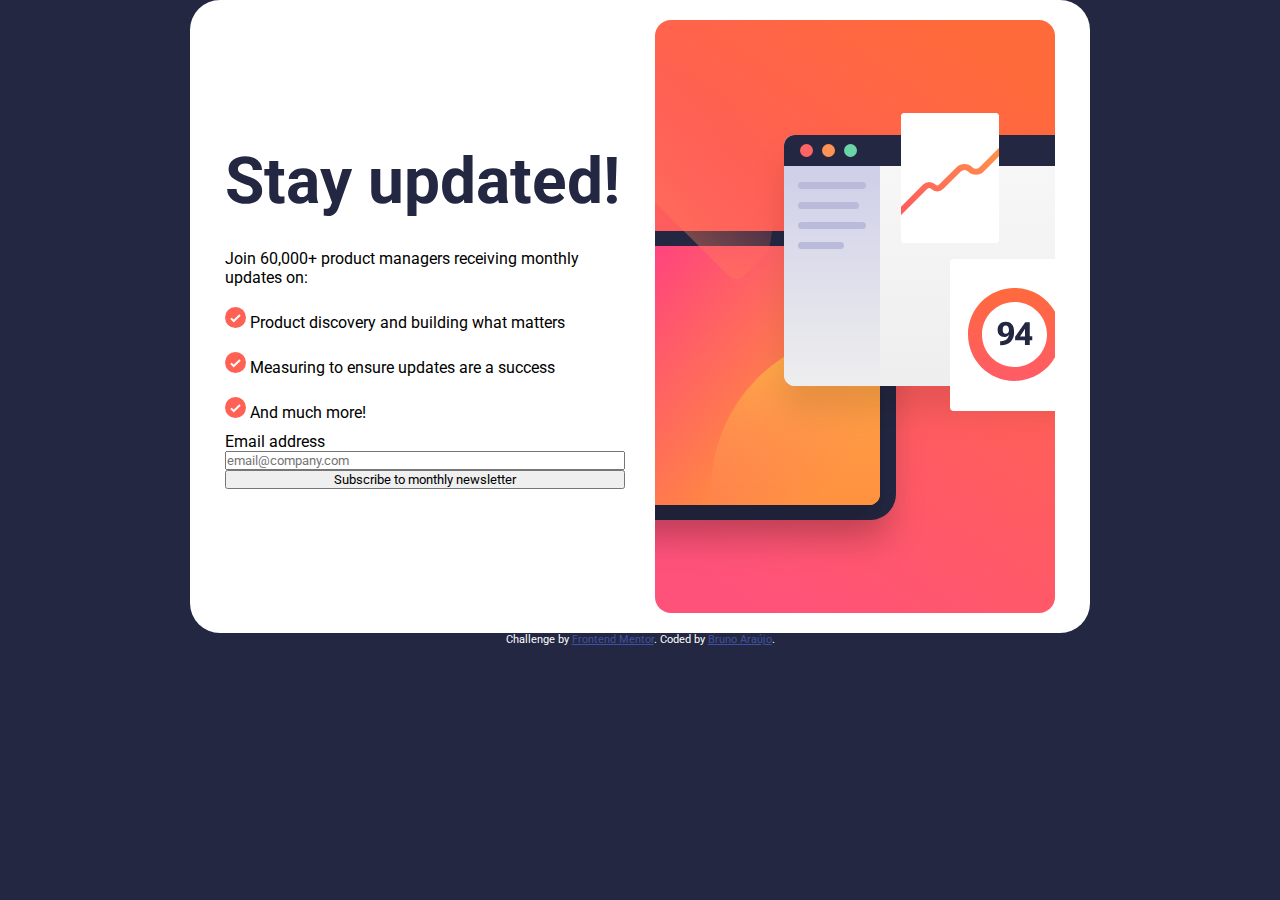
==== index.html @ 2844ec9b "Start project" ====
<!DOCTYPE html>
<html lang="en">
<head>
  <meta charset="UTF-8">
  <meta name="viewport" content="width=device-width, initial-scale=1.0"> <!-- displays site properly based on user's device -->
<link rel="stylesheet" href="./src/styles/style.css">
  <link rel="icon" type="image/png" sizes="32x32" href="./assets/images/favicon-32x32.png">
  
  <title>Frontend Mentor | Newsletter sign-up form with success message</title>
</head>
<body>
<main class="container">
  <!-- Sign-up form -->
  <form action="submit" class="form">
    <h1 class="form__title">Stay updated!</h1>
    <p class="form__text">Join 60,000+ product managers receiving monthly updates on:</p>
    <p class="form__text"><span><img src="./src/assets/images/icon-list.svg" alt=""></span> Product discovery and building what matters</p>
    <p class="form__text"><span><img src="./src/assets/images/icon-list.svg" alt=""></span> Measuring to ensure updates are a success</p>
    <p class="form__text"><span><img src="./src/assets/images/icon-list.svg" alt=""></span> And much more!</p>
    <label for="email">Email address</label>
    <input type="email" id="email" name="email" placeholder="email@company.com" required>
    <button>Subscribe to monthly newsletter</button>
  </form>

  <img src="./src/assets/images/illustration-sign-up-desktop.svg" alt="">
</main>
  <!-- Success message start -->

  <!-- Thanks for subscribing!

  A confirmation email has been sent to ash@loremcompany.com. 
  Please open it and click the button inside to confirm your subscription.

  Dismiss message -->

  <!-- Success message end -->
  
  <div class="attribution">
    Challenge by <a href="https://www.frontendmentor.io?ref=challenge" target="_blank">Frontend Mentor</a>. 
    Coded by <a href="#">Bruno Araújo</a>.
  </div>
</body>
</html>
---- src/styles/style.css ----
@import url("https://fonts.googleapis.com/css2?family=Roboto:wght@400;700&display=swap");

* {
  font-family: "Roboto", sans-serif;
  margin: 0;
  padding: 0;
  box-sizing: border-box;
}

:root {
  --primary-tomato: hsl(4, 100%, 67%);
  --darkSlateGrey: hsl(234, 29%, 20%);
  --charcoalGrey: hsl(235, 18%, 26%);
  --grey: hsl(231, 7%, 60%);
  --white: hsl(0, 0%, 100%);
}

body {
  background-color: var(--darkSlateGrey);
}

.container {
  display: flex;
  justify-content: space-around;
  align-items: center;
  margin: 0 auto;
  max-height: 1000px;
  max-width: 900px;
  padding: 20px;
  border-radius: 30px;
  background-color: #fff;
}

.form {
  display: flex;
  flex-direction: column;
  max-width: 400px;
  max-height: 800px;
}

.form__title {
    color: var(--darkSlateGrey);
    margin-bottom: 20px;
    font-weight: 700;
    font-size: 4rem;
}

.form__text {
    margin-block: 10px;
    align-self: baseline;
}
.attribution {
  font-size: 11px;
  text-align: center;
  color: var(--white);
}
.attribution a {
  color: hsl(228, 45%, 44%);
}
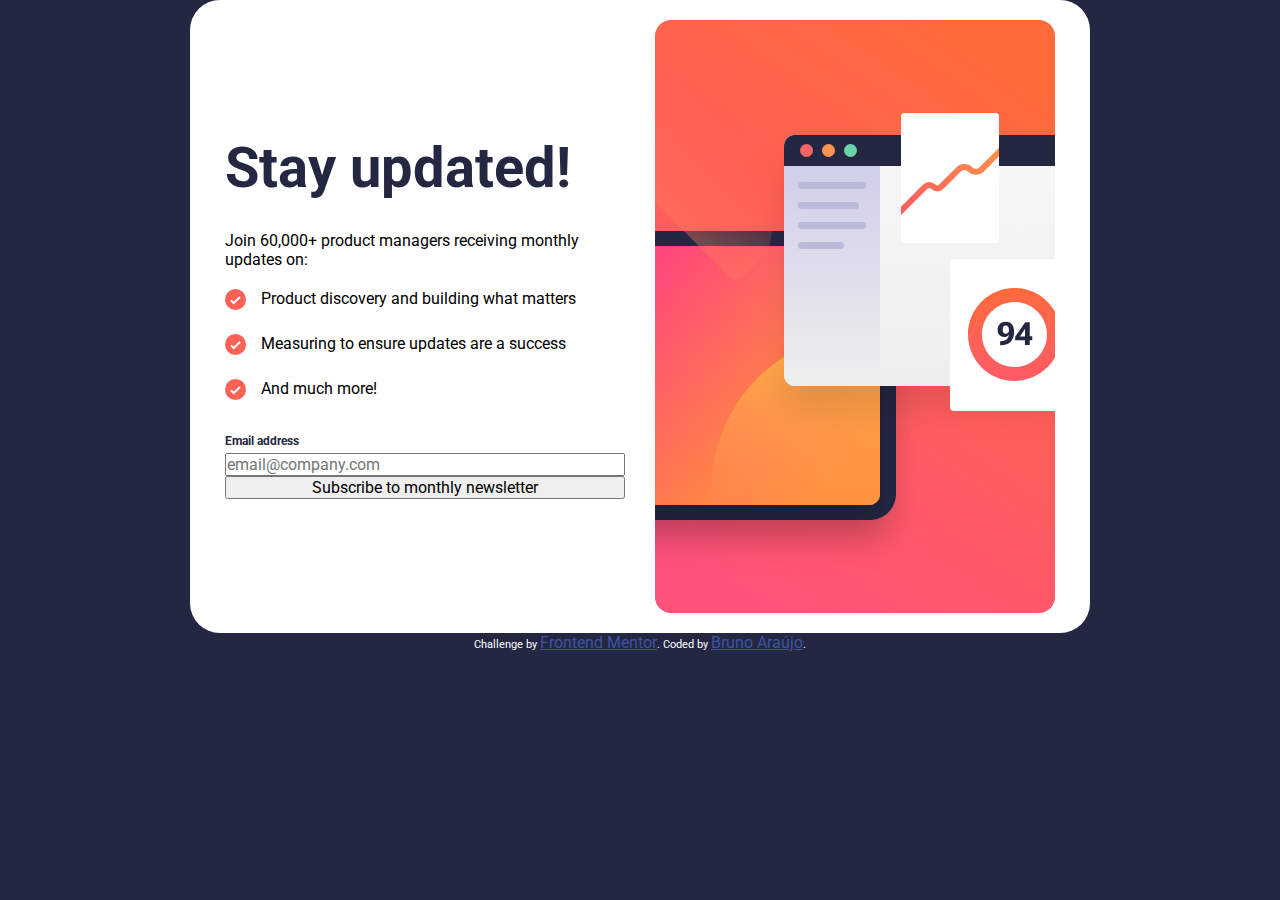
==== commit 0d5c37bf: "padrão BEM CSS" ====
--- a/index.html
+++ b/index.html
@@ -14,10 +14,10 @@
   <form action="submit" class="form">
     <h1 class="form__title">Stay updated!</h1>
     <p class="form__text">Join 60,000+ product managers receiving monthly updates on:</p>
-    <p class="form__text"><span><img src="./src/assets/images/icon-list.svg" alt=""></span> Product discovery and building what matters</p>
-    <p class="form__text"><span><img src="./src/assets/images/icon-list.svg" alt=""></span> Measuring to ensure updates are a success</p>
-    <p class="form__text"><span><img src="./src/assets/images/icon-list.svg" alt=""></span> And much more!</p>
-    <label for="email">Email address</label>
+    <p class="form__text"><span class="form__icon"><img src="./src/assets/images/icon-list.svg" alt=""></span> Product discovery and building what matters</p>
+    <p class="form__text"><span  class="form__icon"><img src="./src/assets/images/icon-list.svg" alt=""></span> Measuring to ensure updates are a success</p>
+    <p class="form__text"><span  class="form__icon"><img src="./src/assets/images/icon-list.svg" alt=""></span> And much more!</p>
+    <label class="form__label" for="email">Email address</label>
     <input type="email" id="email" name="email" placeholder="email@company.com" required>
     <button>Subscribe to monthly newsletter</button>
   </form>
--- a/src/styles/style.css
+++ b/src/styles/style.css
@@ -5,6 +5,7 @@
   margin: 0;
   padding: 0;
   box-sizing: border-box;
+  font-size: 16px;
 }
 
 :root {
@@ -39,15 +40,26 @@
 }
 
 .form__title {
-    color: var(--darkSlateGrey);
-    margin-bottom: 20px;
-    font-weight: 700;
-    font-size: 4rem;
+  color: var(--darkSlateGrey);
+  margin-bottom: 20px;
+  font-weight: 700;
+  font-size: 3.5rem;
 }
 
 .form__text {
-    margin-block: 10px;
-    align-self: baseline;
+  display: flex;
+  margin-block: 10px;
+}
+
+.form__icon {
+  margin-right: 15px;
+}
+
+.form__label {
+  color: var(--darkSlateGrey);
+  font-weight: 700;
+  font-size: 12px;
+  margin-block: 20px 5px;
 }
 .attribution {
   font-size: 11px;
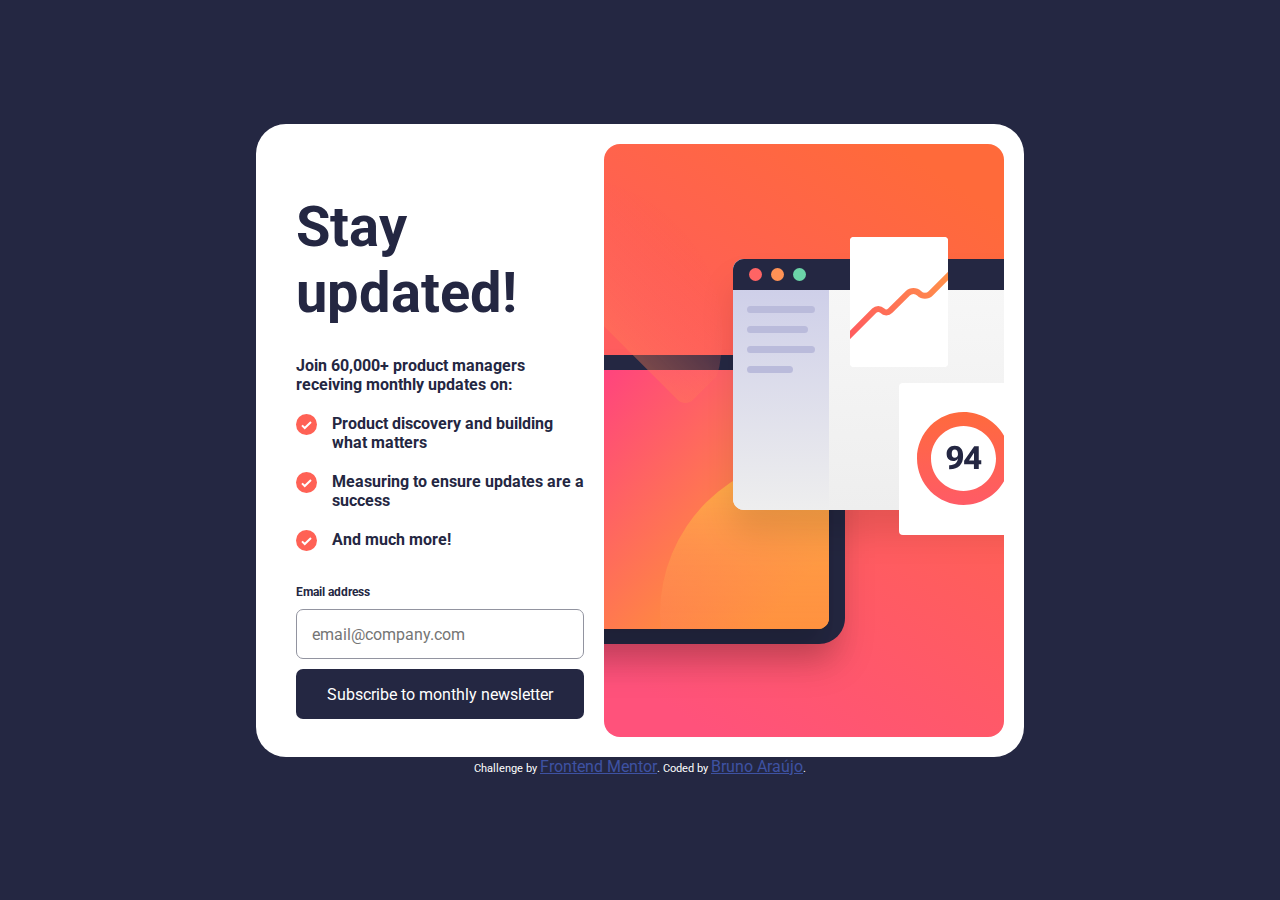
==== commit 55cfe6b4: "first layout" ====
--- a/index.html
+++ b/index.html
@@ -1,43 +1,77 @@
 <!DOCTYPE html>
 <html lang="en">
-<head>
-  <meta charset="UTF-8">
-  <meta name="viewport" content="width=device-width, initial-scale=1.0"> <!-- displays site properly based on user's device -->
-<link rel="stylesheet" href="./src/styles/style.css">
-  <link rel="icon" type="image/png" sizes="32x32" href="./assets/images/favicon-32x32.png">
-  
-  <title>Frontend Mentor | Newsletter sign-up form with success message</title>
-</head>
-<body>
-<main class="container">
-  <!-- Sign-up form -->
-  <form action="submit" class="form">
-    <h1 class="form__title">Stay updated!</h1>
-    <p class="form__text">Join 60,000+ product managers receiving monthly updates on:</p>
-    <p class="form__text"><span class="form__icon"><img src="./src/assets/images/icon-list.svg" alt=""></span> Product discovery and building what matters</p>
-    <p class="form__text"><span  class="form__icon"><img src="./src/assets/images/icon-list.svg" alt=""></span> Measuring to ensure updates are a success</p>
-    <p class="form__text"><span  class="form__icon"><img src="./src/assets/images/icon-list.svg" alt=""></span> And much more!</p>
-    <label class="form__label" for="email">Email address</label>
-    <input type="email" id="email" name="email" placeholder="email@company.com" required>
-    <button>Subscribe to monthly newsletter</button>
-  </form>
+  <head>
+    <meta charset="UTF-8" />
+    <meta name="viewport" content="width=device-width, initial-scale=1.0" />
+    <!-- displays site properly based on user's device -->
+    <link rel="stylesheet" href="./src/styles/style.css" />
+    <link
+      rel="icon"
+      type="image/png"
+      sizes="32x32"
+      href="./assets/images/favicon-32x32.png"
+    />
 
-  <img src="./src/assets/images/illustration-sign-up-desktop.svg" alt="">
-</main>
-  <!-- Success message start -->
+    <title>
+      Frontend Mentor | Newsletter sign-up form with success message
+    </title>
+  </head>
+  <body class="body--center">
+    <main class="container">
+      <!-- Sign-up form -->
+      <form action="submit" class="form">
+        <h1 class="form__title">Stay updated!</h1>
+        <p class="form__text">
+          Join 60,000+ product managers receiving monthly updates on:
+        </p>
+        <p class="form__text">
+          <span class="form__icon"
+            ><img src="./src/assets/images/icon-list.svg" alt=""
+          /></span>
+          Product discovery and building what matters
+        </p>
+        <p class="form__text">
+          <span class="form__icon"
+            ><img src="./src/assets/images/icon-list.svg" alt=""
+          /></span>
+          Measuring to ensure updates are a success
+        </p>
+        <p class="form__text">
+          <span class="form__icon"
+            ><img src="./src/assets/images/icon-list.svg" alt=""
+          /></span>
+          And much more!
+        </p>
+        <label class="form__label" for="email">Email address</label>
+        <input
+          class="form__input"
+          type="email"
+          id="email"
+          name="email"
+          placeholder="email@company.com"
+          required
+        />
+        <button class="form__btnSubmit">Subscribe to monthly newsletter</button>
+      </form>
 
-  <!-- Thanks for subscribing!
+      <img src="./src/assets/images/illustration-sign-up-desktop.svg" alt="" />
+    </main>
+    <!-- Success message start -->
+
+    <!-- Thanks for subscribing!
 
   A confirmation email has been sent to ash@loremcompany.com. 
   Please open it and click the button inside to confirm your subscription.
 
   Dismiss message -->
 
-  <!-- Success message end -->
-  
-  <div class="attribution">
-    Challenge by <a href="https://www.frontendmentor.io?ref=challenge" target="_blank">Frontend Mentor</a>. 
-    Coded by <a href="#">Bruno Araújo</a>.
-  </div>
-</body>
-</html>+    <!-- Success message end -->
+
+    <div class="attribution">
+      Challenge by
+      <a href="https://www.frontendmentor.io?ref=challenge" target="_blank"
+        >Frontend Mentor</a
+      >. Coded by <a href="#">Bruno Araújo</a>.
+    </div>
+  </body>
+</html>
--- a/src/styles/style.css
+++ b/src/styles/style.css
@@ -2,7 +2,7 @@
 
 * {
   font-family: "Roboto", sans-serif;
-  margin: 0;
+
   padding: 0;
   box-sizing: border-box;
   font-size: 16px;
@@ -18,15 +18,22 @@
 
 body {
   background-color: var(--darkSlateGrey);
+  height: 100vh;
+  margin: 0;
+}
+
+.body--center {
+  display: flex;
+  align-items: center;
+  justify-content: center;
+  flex-direction: column;
 }
 
 .container {
   display: flex;
   justify-content: space-around;
   align-items: center;
-  margin: 0 auto;
-  max-height: 1000px;
-  max-width: 900px;
+  width: 60vw;
   padding: 20px;
   border-radius: 30px;
   background-color: #fff;
@@ -35,8 +42,7 @@
 .form {
   display: flex;
   flex-direction: column;
-  max-width: 400px;
-  max-height: 800px;
+  padding-inline: 20px;
 }
 
 .form__title {
@@ -49,6 +55,8 @@
 .form__text {
   display: flex;
   margin-block: 10px;
+  color: var(--darkSlateGrey);
+  font-weight: 700;
 }
 
 .form__icon {
@@ -61,6 +69,34 @@
   font-size: 12px;
   margin-block: 20px 5px;
 }
+
+.form__input {
+  margin-block: 5px;
+  height: 50px;
+  border: 1px solid var(--grey);
+  border-radius: 7px;
+  padding: 15px;
+}
+
+.form__input:hover{
+  cursor: pointer;
+  border: 1px solid var(--charcoalGrey);
+}
+
+.form__btnSubmit {
+  margin-block: 5px;
+  height: 50px;
+  color: var(--white);
+  border: none;
+  background-color: var(--darkSlateGrey);
+  border-radius: 7px;
+}
+
+.form__btnSubmit:hover{
+  cursor: pointer;
+  background-color: var(--primary-tomato);
+}
+
 .attribution {
   font-size: 11px;
   text-align: center;
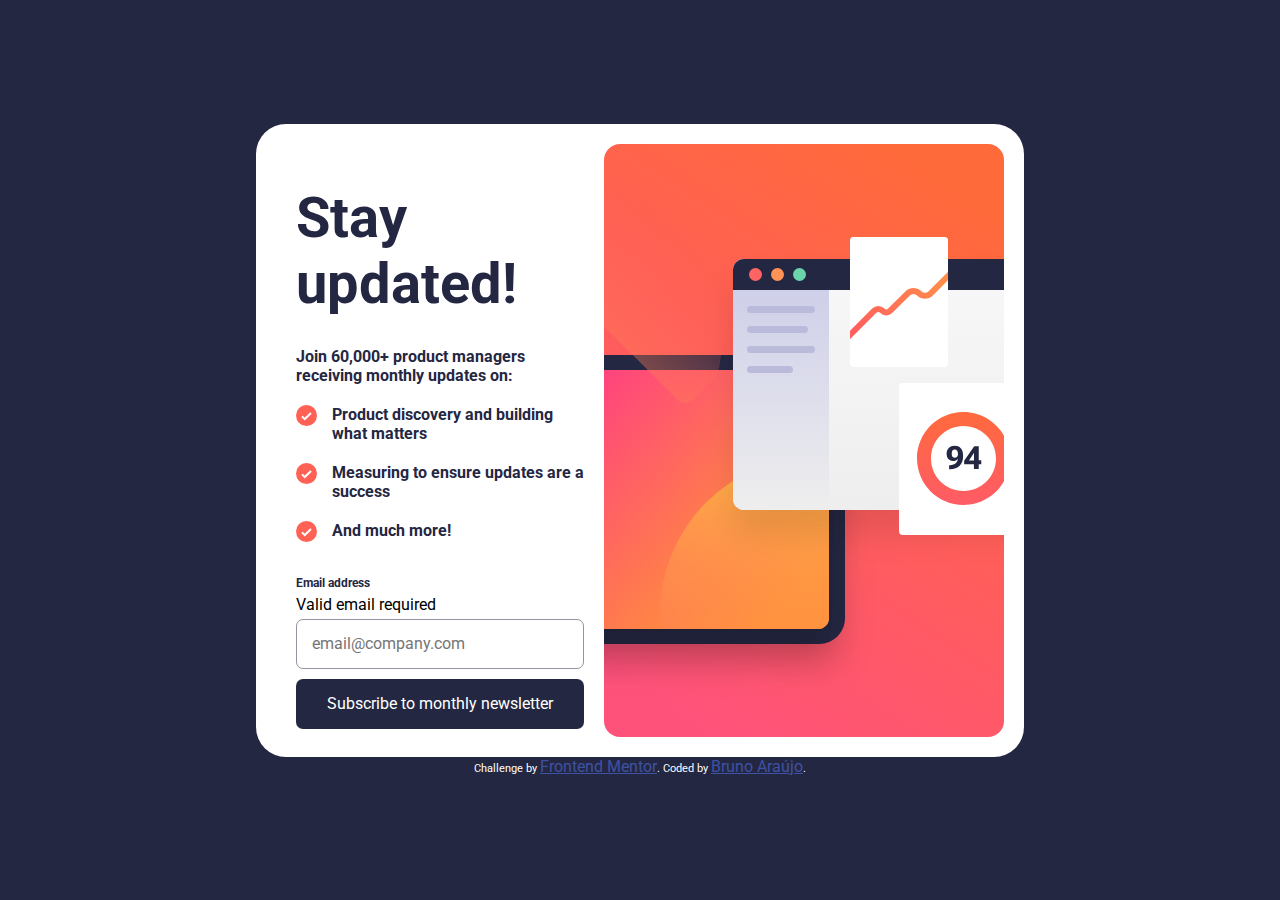
==== commit 946d907d: "Validation function" ====
--- a/index.html
+++ b/index.html
@@ -3,13 +3,13 @@
   <head>
     <meta charset="UTF-8" />
     <meta name="viewport" content="width=device-width, initial-scale=1.0" />
-    <!-- displays site properly based on user's device -->
+    <!-- SRC Links -->
     <link rel="stylesheet" href="./src/styles/style.css" />
     <link
       rel="icon"
       type="image/png"
       sizes="32x32"
-      href="./assets/images/favicon-32x32.png"
+      href="./src/assets/images/favicon-32x32.png"
     />
 
     <title>
@@ -43,6 +43,7 @@
           And much more!
         </p>
         <label class="form__label" for="email">Email address</label>
+        <span class="form__invalidText">Valid email required</span>
         <input
           class="form__input"
           type="email"
@@ -51,7 +52,9 @@
           placeholder="email@company.com"
           required
         />
-        <button class="form__btnSubmit">Subscribe to monthly newsletter</button>
+        <button class="form__btnSubmit" type="submit" onclick="validation()">
+          Subscribe to monthly newsletter
+        </button>
       </form>
 
       <img src="./src/assets/images/illustration-sign-up-desktop.svg" alt="" />
@@ -74,4 +77,5 @@
       >. Coded by <a href="#">Bruno Araújo</a>.
     </div>
   </body>
+  <script src="./src/js/vaditaion.js"></script>
 </html>
--- a/src/styles/style.css
+++ b/src/styles/style.css
@@ -70,6 +70,10 @@
   margin-block: 20px 5px;
 }
 
+.form__invalidText{
+  
+}
+
 .form__input {
   margin-block: 5px;
   height: 50px;
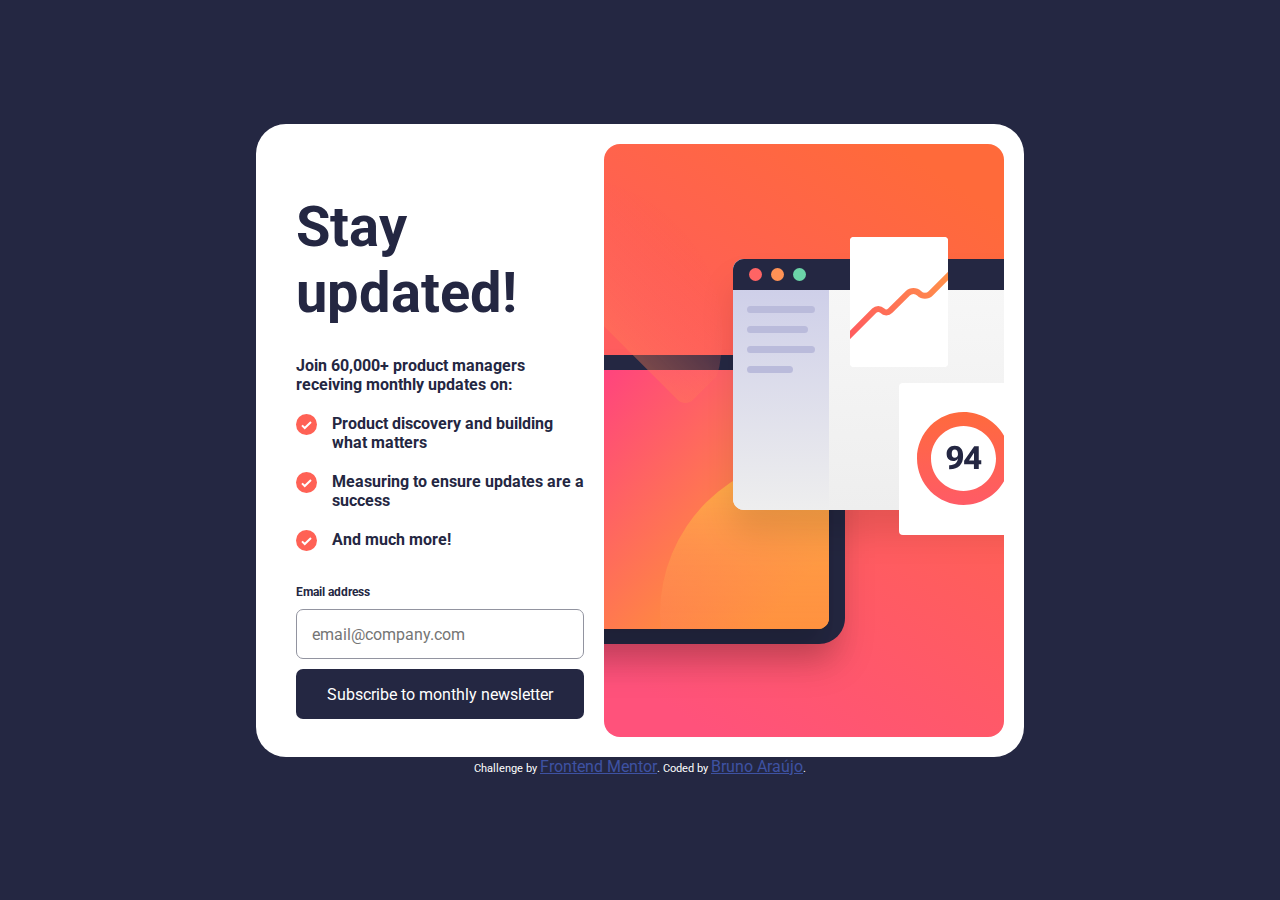
==== commit 21e10991: "Message subscribing" ====
--- a/index.html
+++ b/index.html
@@ -11,7 +11,6 @@
       sizes="32x32"
       href="./src/assets/images/favicon-32x32.png"
     />
-
     <title>
       Frontend Mentor | Newsletter sign-up form with success message
     </title>
@@ -19,7 +18,7 @@
   <body class="body--center">
     <main class="container">
       <!-- Sign-up form -->
-      <form action="submit" class="form">
+      <form action="./src/pages/confirmation.html" method="get" class="form">
         <h1 class="form__title">Stay updated!</h1>
         <p class="form__text">
           Join 60,000+ product managers receiving monthly updates on:
@@ -42,13 +41,17 @@
           /></span>
           And much more!
         </p>
-        <label class="form__label" for="email">Email address</label>
-        <span class="form__invalidText">Valid email required</span>
+        <div class="form__container">
+          <label class="form__label" for="email-input">Email address</label>
+          <span id="spam-alert" class="form__invalidText"
+            >Valid email required</span
+          >
+        </div>
         <input
           class="form__input"
           type="email"
-          id="email"
-          name="email"
+          id="email-input"
+          name="email-input"
           placeholder="email@company.com"
           required
         />
@@ -56,20 +59,9 @@
           Subscribe to monthly newsletter
         </button>
       </form>
-
       <img src="./src/assets/images/illustration-sign-up-desktop.svg" alt="" />
     </main>
-    <!-- Success message start -->
-
-    <!-- Thanks for subscribing!
-
-  A confirmation email has been sent to ash@loremcompany.com. 
-  Please open it and click the button inside to confirm your subscription.
-
-  Dismiss message -->
-
-    <!-- Success message end -->
-
+    <!--Footer-->
     <div class="attribution">
       Challenge by
       <a href="https://www.frontendmentor.io?ref=challenge" target="_blank"
--- a/src/styles/style.css
+++ b/src/styles/style.css
@@ -10,6 +10,7 @@
 
 :root {
   --primary-tomato: hsl(4, 100%, 67%);
+  --primary-tomatoDark: hsla(4, 100%, 67%, 0.25);
   --darkSlateGrey: hsl(234, 29%, 20%);
   --charcoalGrey: hsl(235, 18%, 26%);
   --grey: hsl(231, 7%, 60%);
@@ -36,7 +37,7 @@
   width: 60vw;
   padding: 20px;
   border-radius: 30px;
-  background-color: #fff;
+  background-color: var(--white);
 }
 
 .form {
@@ -63,6 +64,12 @@
   margin-right: 15px;
 }
 
+.form__container {
+  display: flex;
+  justify-content: space-between;
+  align-items: baseline;
+}
+
 .form__label {
   color: var(--darkSlateGrey);
   font-weight: 700;
@@ -70,8 +77,14 @@
   margin-block: 20px 5px;
 }
 
-.form__invalidText{
-  
+.form__invalidText {
+  font-size: 0.75rem;
+  color: var(--primary-tomato);
+  display: none;
+}
+
+.form__invalidText-active{
+  display: flex;
 }
 
 .form__input {
@@ -82,7 +95,18 @@
   padding: 15px;
 }
 
-.form__input:hover{
+.form__input-invalid{
+  border: 1px solid var(--primary-tomato);
+  background-color: var(--primary-tomatoDark);
+  color: var(--primary-tomato);
+  outline-color: var(--primary-tomato);
+}
+
+.form__input-invalid::placeholder{
+  color: var(--primary-tomato);
+}
+
+.form__input:hover {
   cursor: pointer;
   border: 1px solid var(--charcoalGrey);
 }
@@ -96,9 +120,10 @@
   border-radius: 7px;
 }
 
-.form__btnSubmit:hover{
+.form__btnSubmit:hover {
   cursor: pointer;
   background-color: var(--primary-tomato);
+  transition: 0.30s ease;
 }
 
 .attribution {
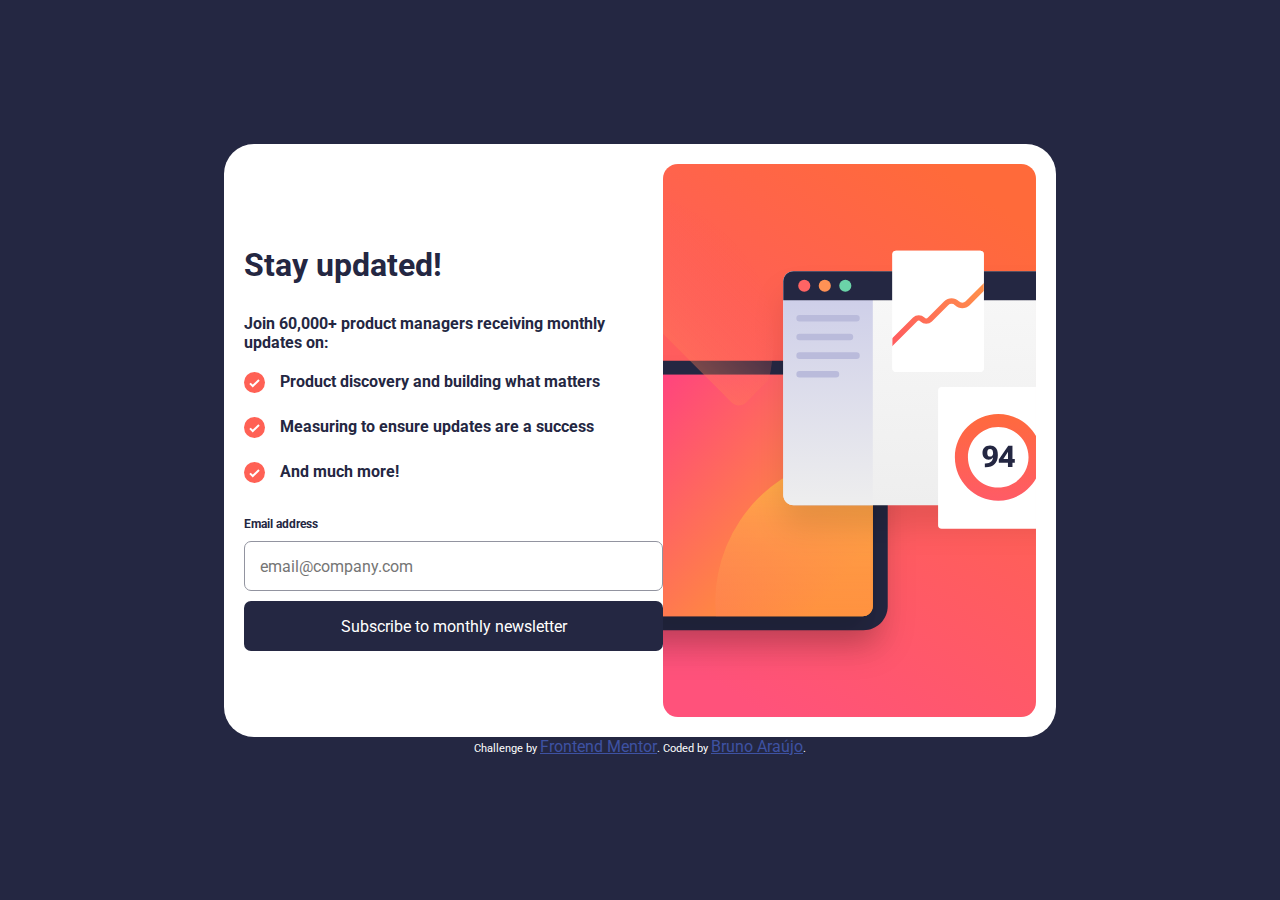
==== commit d4051364: ":lipstick: feat responsiveness" ====
--- a/index.html
+++ b/index.html
@@ -18,7 +18,7 @@
   <body class="body--center">
     <main class="container">
       <!-- Sign-up form -->
-      <form action="./src/pages/confirmation.html" method="get" class="form">
+      <form action="./src/pages/confirmation.html?email-input=" method="get" class="form">
         <h1 class="form__title">Stay updated!</h1>
         <p class="form__text">
           Join 60,000+ product managers receiving monthly updates on:
@@ -59,7 +59,9 @@
           Subscribe to monthly newsletter
         </button>
       </form>
-      <img src="./src/assets/images/illustration-sign-up-desktop.svg" alt="" />
+      <div class="imgContainer">
+        <img class="imgContainer__img" src="./src/assets/images/illustration-sign-up-desktop.svg" alt="" />
+      </div>
     </main>
     <!--Footer-->
     <div class="attribution">
@@ -69,5 +71,5 @@
       >. Coded by <a href="#">Bruno Araújo</a>.
     </div>
   </body>
-  <script src="./src/js/vaditaion.js"></script>
+  <script src="./src/js/validation.js"></script>
 </html>
--- a/src/styles/style.css
+++ b/src/styles/style.css
@@ -34,7 +34,7 @@
   display: flex;
   justify-content: space-around;
   align-items: center;
-  width: 60vw;
+  width: 65vw;
   padding: 20px;
   border-radius: 30px;
   background-color: var(--white);
@@ -43,14 +43,13 @@
 .form {
   display: flex;
   flex-direction: column;
-  padding-inline: 20px;
 }
 
 .form__title {
   color: var(--darkSlateGrey);
   margin-bottom: 20px;
   font-weight: 700;
-  font-size: 3.5rem;
+  font-size: 2rem;
 }
 
 .form__text {
@@ -126,6 +125,15 @@
   transition: 0.30s ease;
 }
 
+.imgContainer{
+  display: flex;
+  height: auto;
+}
+
+.imgContainer__img{
+  width: 100%;
+}
+
 .attribution {
   font-size: 11px;
   text-align: center;
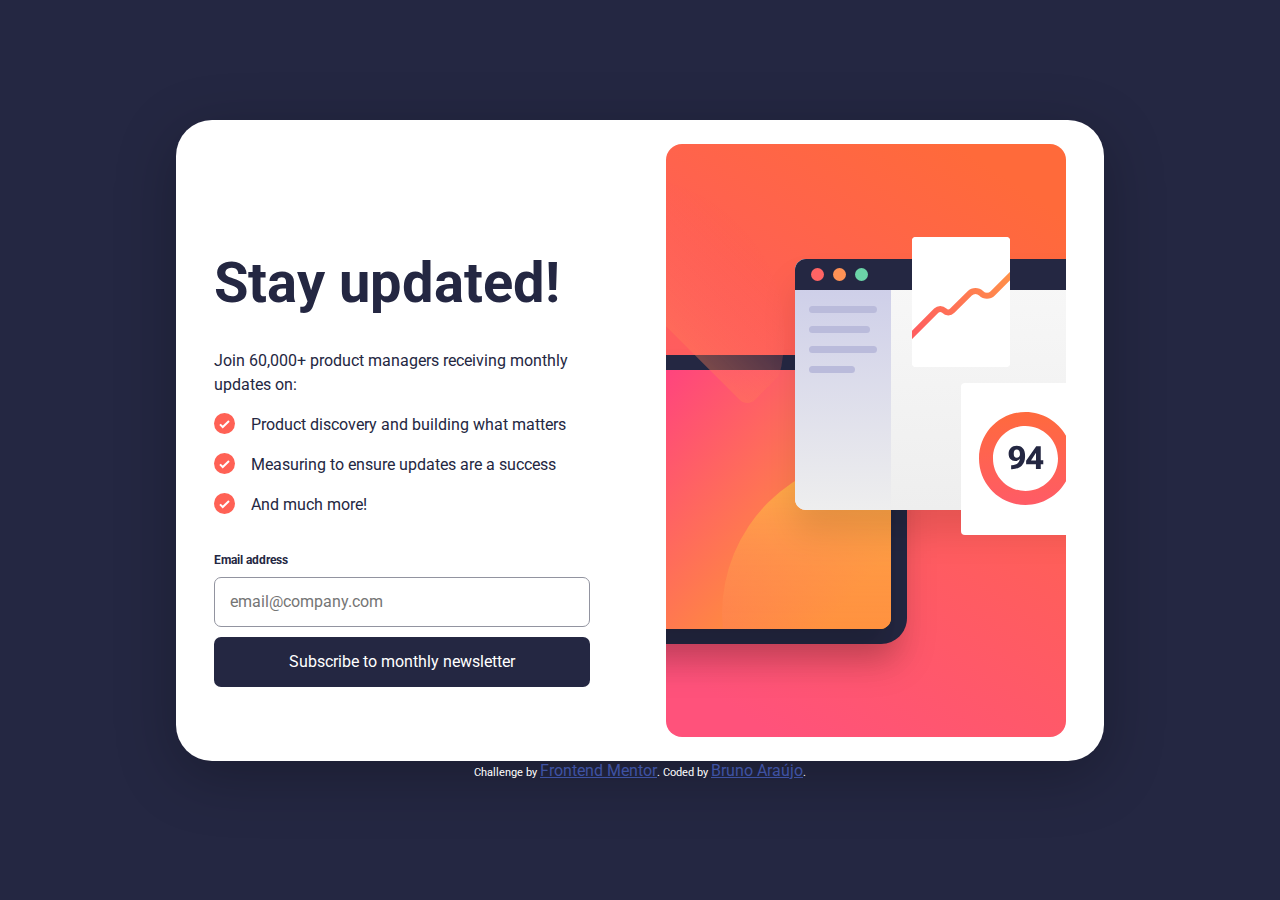
==== commit e51a6987: ":lipstick: feat index" ====
--- a/index.html
+++ b/index.html
@@ -18,49 +18,50 @@
   <body class="body--center">
     <main class="container">
       <!-- Sign-up form -->
-      <form action="./src/pages/confirmation.html?email-input=" method="get" class="form">
-        <h1 class="form__title">Stay updated!</h1>
-        <p class="form__text">
-          Join 60,000+ product managers receiving monthly updates on:
-        </p>
-        <p class="form__text">
-          <span class="form__icon"
-            ><img src="./src/assets/images/icon-list.svg" alt=""
-          /></span>
-          Product discovery and building what matters
-        </p>
-        <p class="form__text">
-          <span class="form__icon"
-            ><img src="./src/assets/images/icon-list.svg" alt=""
-          /></span>
-          Measuring to ensure updates are a success
-        </p>
-        <p class="form__text">
-          <span class="form__icon"
-            ><img src="./src/assets/images/icon-list.svg" alt=""
-          /></span>
-          And much more!
-        </p>
-        <div class="form__container">
-          <label class="form__label" for="email-input">Email address</label>
-          <span id="spam-alert" class="form__invalidText"
-            >Valid email required</span
-          >
-        </div>
-        <input
-          class="form__input"
-          type="email"
-          id="email-input"
-          name="email-input"
-          placeholder="email@company.com"
-          required
-        />
-        <button class="form__btnSubmit" type="submit" onclick="validation()">
-          Subscribe to monthly newsletter
-        </button>
-      </form>
+      <div class="formContainer">
+        <form action="./src/pages/confirmation.html?email-input=" method="get">
+          <h1 class="form__title">Stay updated!</h1>
+          <p class="form__text">
+            Join 60,000+ product managers receiving monthly updates on:
+          </p>
+          <p class="form__text">
+            <span class="form__icon"
+              ><img src="./src/assets/images/icon-list.svg" alt=""
+            /></span>
+            Product discovery and building what matters
+          </p>
+          <p class="form__text">
+            <span class="form__icon"
+              ><img src="./src/assets/images/icon-list.svg" alt=""
+            /></span>
+            Measuring to ensure updates are a success
+          </p>
+          <p class="form__text">
+            <span class="form__icon"
+              ><img src="./src/assets/images/icon-list.svg" alt=""
+            /></span>
+            And much more!
+          </p>
+          <div class="form__container">
+            <label class="form__label" for="email-input">Email address</label>
+            <span id="spam-alert" class="form__invalidText"
+              >Valid email required</span
+            >
+          </div>
+          <input
+            class="form__input"
+            type="email"
+            id="email-input"
+            name="email-input"
+            placeholder="email@company.com"
+            required
+          />
+          <button class="form__btnSubmit" type="submit" onclick="validation()">
+            Subscribe to monthly newsletter
+          </button>
+        </form>
+      </div>
       <div class="imgContainer">
-        <img class="imgContainer__img" src="./src/assets/images/illustration-sign-up-desktop.svg" alt="" />
       </div>
     </main>
     <!--Footer-->
@@ -68,7 +69,7 @@
       Challenge by
       <a href="https://www.frontendmentor.io?ref=challenge" target="_blank"
         >Frontend Mentor</a
-      >. Coded by <a href="#">Bruno Araújo</a>.
+      >. Coded by <a href="https://www.linkedin.com/in/brunoandradel-a-dev/" target="_blank">Bruno Araújo</a>.
     </div>
   </body>
   <script src="./src/js/validation.js"></script>
--- a/src/styles/style.css
+++ b/src/styles/style.css
@@ -2,7 +2,7 @@
 
 * {
   font-family: "Roboto", sans-serif;
-
+  font-style: normal;
   padding: 0;
   box-sizing: border-box;
   font-size: 16px;
@@ -11,7 +11,7 @@
 :root {
   --primary-tomato: hsl(4, 100%, 67%);
   --primary-tomatoDark: hsla(4, 100%, 67%, 0.25);
-  --darkSlateGrey: hsl(234, 29%, 20%);
+  --darkSlateGrey: #242742;
   --charcoalGrey: hsl(235, 18%, 26%);
   --grey: hsl(231, 7%, 60%);
   --white: hsl(0, 0%, 100%);
@@ -34,33 +34,39 @@
   display: flex;
   justify-content: space-around;
   align-items: center;
-  width: 65vw;
-  padding: 20px;
-  border-radius: 30px;
+  width: 928px;
+  height: 641px;
+  border-radius: 36px;
   background-color: var(--white);
+  box-shadow: 0px 15px 60px 0px rgba(0, 0, 0, 0.25);
 }
 
-.form {
+.formContainer {
   display: flex;
   flex-direction: column;
+  width: 376px;
+  height: 446px;
 }
+
 
 .form__title {
   color: var(--darkSlateGrey);
-  margin-bottom: 20px;
   font-weight: 700;
-  font-size: 2rem;
+  font-size: 56px;
+  line-height: 100%;
 }
 
 .form__text {
   display: flex;
-  margin-block: 10px;
   color: var(--darkSlateGrey);
-  font-weight: 700;
+  font-weight: 400;
+  line-height: 150%;
 }
 
 .form__icon {
-  margin-right: 15px;
+  width: 21px;
+  height: 21px;
+  margin-right: 16px;
 }
 
 .form__container {
@@ -82,11 +88,12 @@
   display: none;
 }
 
-.form__invalidText-active{
+.form__invalidText-active {
   display: flex;
 }
 
 .form__input {
+  width: 100%;
   margin-block: 5px;
   height: 50px;
   border: 1px solid var(--grey);
@@ -94,14 +101,14 @@
   padding: 15px;
 }
 
-.form__input-invalid{
+.form__input-invalid {
   border: 1px solid var(--primary-tomato);
   background-color: var(--primary-tomatoDark);
   color: var(--primary-tomato);
   outline-color: var(--primary-tomato);
 }
 
-.form__input-invalid::placeholder{
+.form__input-invalid::placeholder {
   color: var(--primary-tomato);
 }
 
@@ -111,6 +118,7 @@
 }
 
 .form__btnSubmit {
+  width: 100%;
   margin-block: 5px;
   height: 50px;
   color: var(--white);
@@ -122,16 +130,16 @@
 .form__btnSubmit:hover {
   cursor: pointer;
   background-color: var(--primary-tomato);
-  transition: 0.30s ease;
+  transition: 0.3s ease;
 }
 
-.imgContainer{
-  display: flex;
-  height: auto;
-}
-
-.imgContainer__img{
-  width: 100%;
+.imgContainer {
+  width: 400px;
+  height: 593px;
+  background-image: url(../assets/images/illustration-sign-up-desktop.svg);
+  background-size: contain;
+  background-repeat: no-repeat;
+  background-position: center center;
 }
 
 .attribution {
@@ -142,3 +150,18 @@
 .attribution a {
   color: hsl(228, 45%, 44%);
 }
+
+@media screen and (max-width: 768px) {
+  .container{
+    display: flex;
+    flex-direction: column-reverse;
+    width: 100%;
+    height: auto;
+    padding: 0;
+    margin-top: 1px;
+  }
+
+  .imgContainer{
+    width: 100%;
+  }
+}